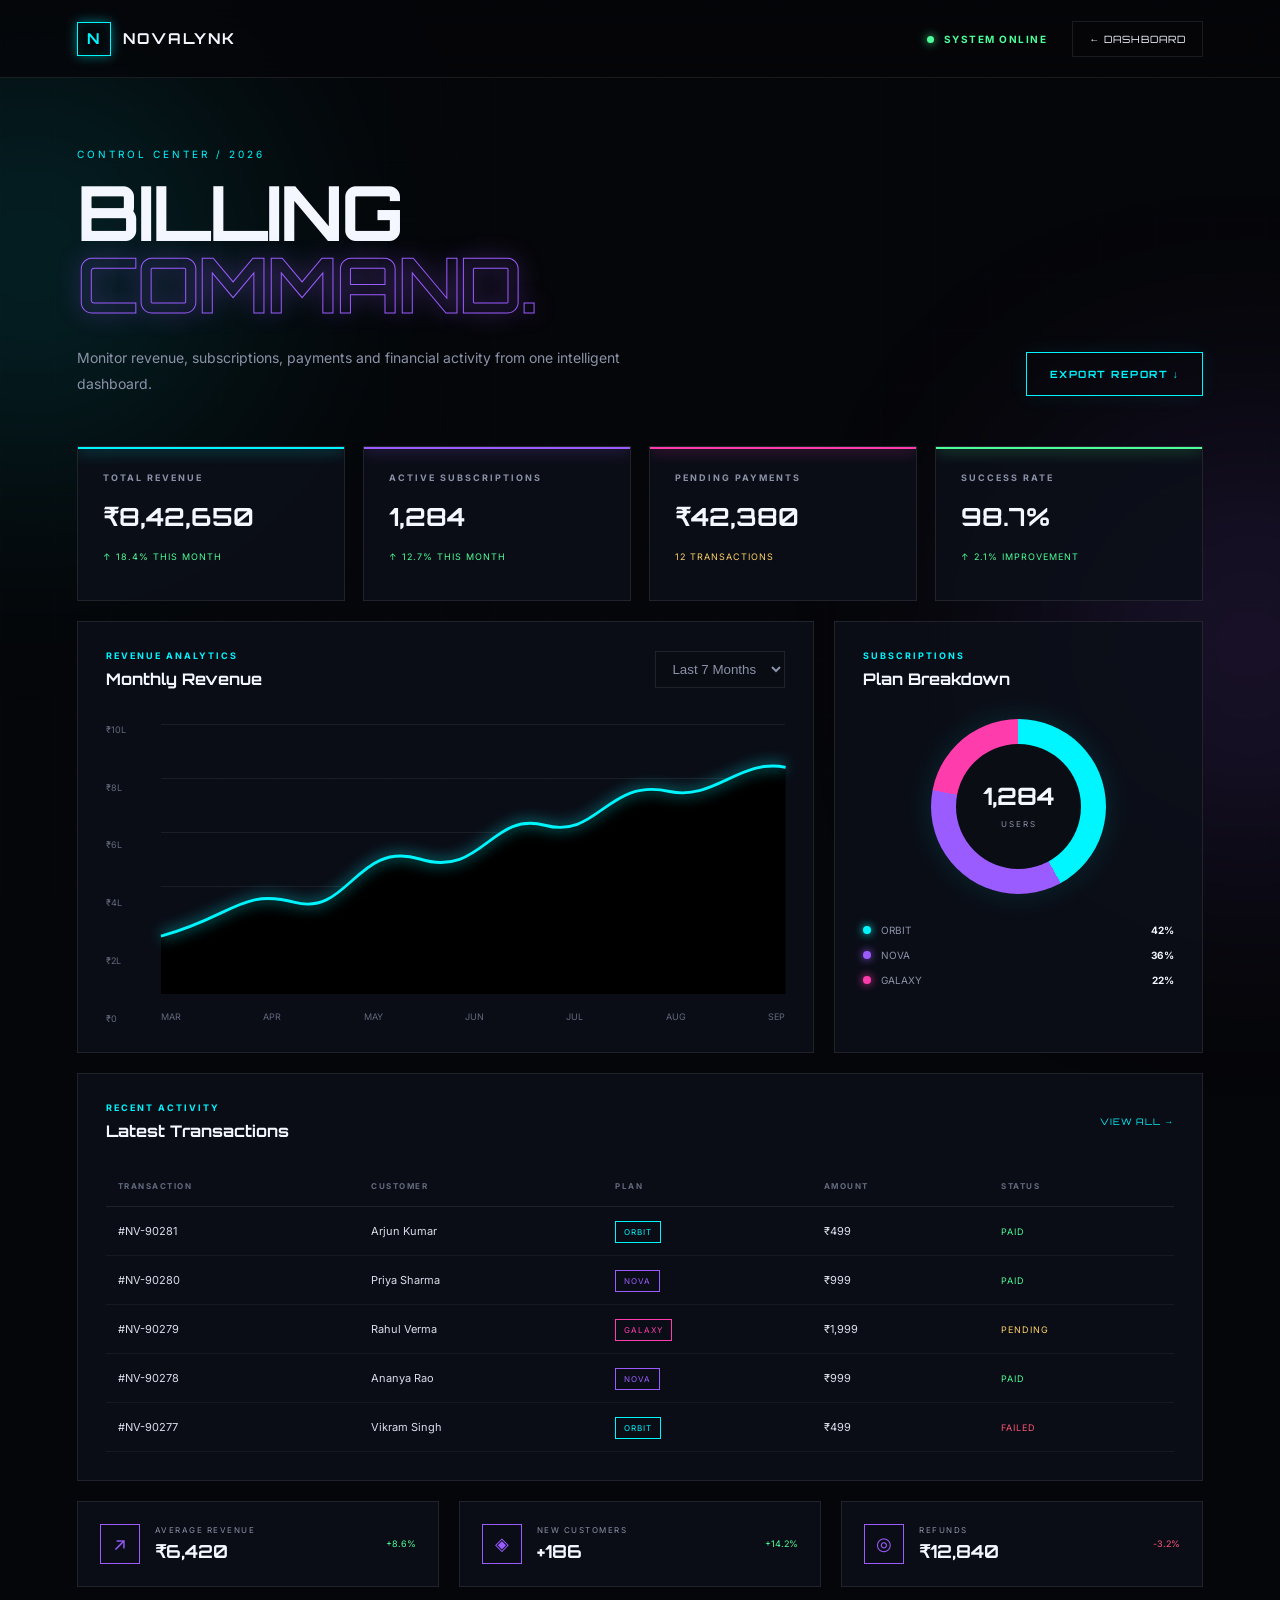
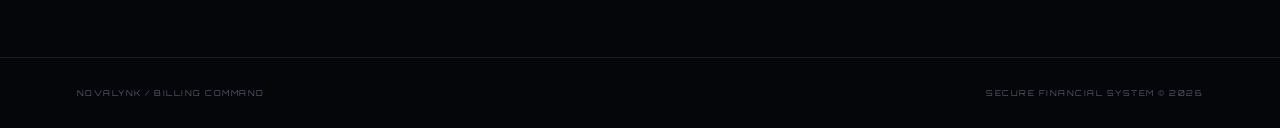
==== Billing-Dashboard/index.html @ b2423972 "Add SaaS Billing UI Collection" ====
<!DOCTYPE html>
<html lang="en">
<head>
    <meta charset="UTF-8">
    <meta name="viewport" content="width=device-width, initial-scale=1.0">

    <title>Billing Dashboard | Novalynk</title>

    <link rel="preconnect" href="https://fonts.googleapis.com">
    <link rel="preconnect" href="https://fonts.gstatic.com" crossorigin>

    <link href="https://fonts.googleapis.com/css2?family=Inter:wght@400;500;600;700&family=Orbitron:wght@500;600;700;800&display=swap" rel="stylesheet">

    <link rel="stylesheet" href="style.css">
</head>

<body>

    <!-- Background Effects -->
    <div class="grid"></div>
    <div class="glow glow-one"></div>
    <div class="glow glow-two"></div>

    <!-- Navigation -->
    <header class="navbar">

        <div class="logo">
            <span class="logo-icon">N</span>
            <span>NOVALYNK</span>
        </div>

        <div class="nav-right">
            <span class="status">
                <span class="status-dot"></span>
                SYSTEM ONLINE
            </span>

            <a href="../index.html" class="back-btn">
                ← DASHBOARD
            </a>
        </div>

    </header>


    <!-- Main Dashboard -->
    <main class="dashboard">

        <!-- Welcome -->
        <section class="welcome">

            <div>
                <p class="eyebrow">CONTROL CENTER / 2026</p>

                <h1>
                    BILLING
                    <span>COMMAND.</span>
                </h1>

                <p class="subtitle">
                    Monitor revenue, subscriptions, payments and
                    financial activity from one intelligent dashboard.
                </p>
            </div>

            <button class="export-btn" onclick="exportReport()">
                EXPORT REPORT ↓
            </button>

        </section>


        <!-- Revenue Cards -->
        <section class="stats">

            <div class="stat-card cyan">
                <p>TOTAL REVENUE</p>
                <h2>₹8,42,650</h2>
                <span class="positive">↑ 18.4% THIS MONTH</span>
            </div>

            <div class="stat-card purple">
                <p>ACTIVE SUBSCRIPTIONS</p>
                <h2>1,284</h2>
                <span class="positive">↑ 12.7% THIS MONTH</span>
            </div>

            <div class="stat-card pink">
                <p>PENDING PAYMENTS</p>
                <h2>₹42,380</h2>
                <span class="warning">12 TRANSACTIONS</span>
            </div>

            <div class="stat-card green">
                <p>SUCCESS RATE</p>
                <h2>98.7%</h2>
                <span class="positive">↑ 2.1% IMPROVEMENT</span>
            </div>

        </section>


        <!-- Main Content -->
        <section class="content-grid">

            <!-- Revenue Chart -->
            <div class="panel chart-panel">

                <div class="panel-header">
                    <div>
                        <p class="panel-label">REVENUE ANALYTICS</p>
                        <h3>Monthly Revenue</h3>
                    </div>

                    <select id="chartPeriod">
                        <option>Last 7 Months</option>
                        <option>Last 6 Months</option>
                        <option>Last 3 Months</option>
                    </select>
                </div>

                <div class="chart">

                    <div class="y-axis">
                        <span>₹10L</span>
                        <span>₹8L</span>
                        <span>₹6L</span>
                        <span>₹4L</span>
                        <span>₹2L</span>
                        <span>₹0</span>
                    </div>

                    <div class="chart-area">

                        <div class="line-grid"></div>

                        <svg viewBox="0 0 700 280"
                             preserveAspectRatio="none">

                            <defs>

                                <linearGradient
                                    id="areaGradient"
                                    x1="0"
                                    y1="0"
                                    x2="0"
                                    y2="1">

                                    <stop offset="0%" opacity="0.35"/>
                                    <stop offset="100%" opacity="0"/>
                                </linearGradient>

                            </defs>

                            <path
                                class="area"
                                d="M0,220
                                   C80,200 90,170 150,185
                                   C210,200 220,120 290,140
                                   C360,160 370,90 430,105
                                   C490,120 500,55 570,70
                                   C620,80 650,35 700,45
                                   L700,280
                                   L0,280 Z"/>

                            <path
                                class="revenue-line"
                                d="M0,220
                                   C80,200 90,170 150,185
                                   C210,200 220,120 290,140
                                   C360,160 370,90 430,105
                                   C490,120 500,55 570,70
                                   C620,80 650,35 700,45"/>

                        </svg>

                        <div class="months">
                            <span>MAR</span>
                            <span>APR</span>
                            <span>MAY</span>
                            <span>JUN</span>
                            <span>JUL</span>
                            <span>AUG</span>
                            <span>SEP</span>
                        </div>

                    </div>

                </div>

            </div>


            <!-- Subscription Breakdown -->
            <div class="panel breakdown">

                <div class="panel-header">
                    <div>
                        <p class="panel-label">SUBSCRIPTIONS</p>
                        <h3>Plan Breakdown</h3>
                    </div>
                </div>

                <div class="donut-wrapper">

                    <div class="donut">
                        <div>
                            <strong>1,284</strong>
                            <span>USERS</span>
                        </div>
                    </div>

                </div>

                <div class="legend">

                    <div>
                        <span class="dot orbit"></span>
                        <span>ORBIT</span>
                        <strong>42%</strong>
                    </div>

                    <div>
                        <span class="dot nova"></span>
                        <span>NOVA</span>
                        <strong>36%</strong>
                    </div>

                    <div>
                        <span class="dot galaxy"></span>
                        <span>GALAXY</span>
                        <strong>22%</strong>
                    </div>

                </div>

            </div>

        </section>


        <!-- Transactions -->
        <section class="panel transactions">

            <div class="panel-header">

                <div>
                    <p class="panel-label">RECENT ACTIVITY</p>
                    <h3>Latest Transactions</h3>
                </div>

                <button class="view-btn" onclick="viewAllTransactions()">
                    VIEW ALL →
                </button>

            </div>


            <div class="table-wrapper">

                <table>

                    <thead>
                        <tr>
                            <th>TRANSACTION</th>
                            <th>CUSTOMER</th>
                            <th>PLAN</th>
                            <th>AMOUNT</th>
                            <th>STATUS</th>
                        </tr>
                    </thead>

                    <tbody>

                        <tr>
                            <td>#NV-90281</td>
                            <td>Arjun Kumar</td>
                            <td><span class="plan orbit-plan">ORBIT</span></td>
                            <td>₹499</td>
                            <td><span class="paid">PAID</span></td>
                        </tr>

                        <tr>
                            <td>#NV-90280</td>
                            <td>Priya Sharma</td>
                            <td><span class="plan nova-plan">NOVA</span></td>
                            <td>₹999</td>
                            <td><span class="paid">PAID</span></td>
                        </tr>

                        <tr>
                            <td>#NV-90279</td>
                            <td>Rahul Verma</td>
                            <td><span class="plan galaxy-plan">GALAXY</span></td>
                            <td>₹1,999</td>
                            <td><span class="pending">PENDING</span></td>
                        </tr>

                        <tr>
                            <td>#NV-90278</td>
                            <td>Ananya Rao</td>
                            <td><span class="plan nova-plan">NOVA</span></td>
                            <td>₹999</td>
                            <td><span class="paid">PAID</span></td>
                        </tr>

                        <tr>
                            <td>#NV-90277</td>
                            <td>Vikram Singh</td>
                            <td><span class="plan orbit-plan">ORBIT</span></td>
                            <td>₹499</td>
                            <td><span class="failed">FAILED</span></td>
                        </tr>

                    </tbody>

                </table>

            </div>

        </section>


        <!-- Bottom Cards -->
        <section class="bottom-grid">

            <div class="mini-card">

                <span class="mini-icon">↗</span>

                <div>
                    <p>AVERAGE REVENUE</p>
                    <h3>₹6,420</h3>
                </div>

                <span class="mini-change">+8.6%</span>

            </div>


            <div class="mini-card">

                <span class="mini-icon">◈</span>

                <div>
                    <p>NEW CUSTOMERS</p>
                    <h3>+186</h3>
                </div>

                <span class="mini-change">+14.2%</span>

            </div>


            <div class="mini-card">

                <span class="mini-icon">◎</span>

                <div>
                    <p>REFUNDS</p>
                    <h3>₹12,840</h3>
                </div>

                <span class="mini-change negative">-3.2%</span>

            </div>

        </section>

    </main>


    <!-- Toast -->
    <div id="toast" class="toast">
        REPORT GENERATED ✓
    </div>


    <footer>
        <span>NOVALYNK / BILLING COMMAND</span>
        <span>SECURE FINANCIAL SYSTEM © 2026</span>
    </footer>


    <script src="script.js"></script>

</body>
</html>
---- Billing-Dashboard/style.css ----
* {
    margin: 0;
    padding: 0;
    box-sizing: border-box;
}

:root {
    --bg: #050609;
    --panel: rgba(12, 15, 24, 0.88);
    --border: rgba(255, 255, 255, 0.09);
    --text: #f4f7ff;
    --muted: #8b92a8;
    --cyan: #00f6ff;
    --purple: #9b5cff;
    --pink: #ff3cac;
    --green: #4dff9a;
    --yellow: #ffd166;
    --red: #ff5577;
}

html {
    scroll-behavior: smooth;
}

body {
    min-height: 100vh;
    background: var(--bg);
    color: var(--text);
    font-family: "Inter", sans-serif;
    overflow-x: hidden;
}


/* =========================
   BACKGROUND
========================= */

.grid {
    position: fixed;
    inset: 0;
    z-index: -3;
    opacity: 0.35;

    background-image:
        linear-gradient(rgba(0, 246, 255, 0.035) 1px, transparent 1px),
        linear-gradient(90deg, rgba(0, 246, 255, 0.035) 1px, transparent 1px);

    background-size: 55px 55px;
}

.glow {
    position: fixed;
    width: 420px;
    height: 420px;
    border-radius: 50%;
    filter: blur(130px);
    z-index: -2;
    pointer-events: none;
}

.glow-one {
    top: 5%;
    left: -180px;
    background: rgba(0, 246, 255, 0.13);
}

.glow-two {
    right: -180px;
    bottom: 5%;
    background: rgba(155, 92, 255, 0.16);
}


/* =========================
   NAVBAR
========================= */

.navbar {
    height: 78px;
    padding: 0 6%;
    display: flex;
    align-items: center;
    justify-content: space-between;

    border-bottom: 1px solid var(--border);
    background: rgba(5, 6, 9, 0.8);
    backdrop-filter: blur(18px);

    position: sticky;
    top: 0;
    z-index: 100;
}

.logo {
    display: flex;
    align-items: center;
    gap: 12px;

    font-family: "Orbitron", sans-serif;
    font-size: 15px;
    font-weight: 700;
    letter-spacing: 2px;
}

.logo-icon {
    width: 34px;
    height: 34px;

    display: grid;
    place-items: center;

    border: 1px solid var(--cyan);
    color: var(--cyan);

    box-shadow:
        0 0 12px rgba(0, 246, 255, 0.45),
        inset 0 0 12px rgba(0, 246, 255, 0.1);
}

.nav-right {
    display: flex;
    align-items: center;
    gap: 25px;
}

.status {
    color: var(--green);
    font-size: 10px;
    letter-spacing: 1.5px;
    font-weight: 700;
}

.status-dot {
    display: inline-block;
    width: 7px;
    height: 7px;

    margin-right: 6px;
    border-radius: 50%;

    background: var(--green);
    box-shadow: 0 0 10px var(--green);
}

.back-btn {
    color: var(--text);
    text-decoration: none;

    font-family: "Orbitron", sans-serif;
    font-size: 10px;
    letter-spacing: 1px;

    padding: 11px 16px;
    border: 1px solid var(--border);

    transition: 0.3s;
}

.back-btn:hover {
    border-color: var(--cyan);
    color: var(--cyan);
    box-shadow: 0 0 18px rgba(0, 246, 255, 0.15);
}


/* =========================
   DASHBOARD
========================= */

.dashboard {
    width: min(1400px, 88%);
    margin: auto;
    padding: 70px 0;
}


/* =========================
   WELCOME
========================= */

.welcome {
    display: flex;
    align-items: flex-end;
    justify-content: space-between;
    gap: 30px;
    margin-bottom: 50px;
}

.eyebrow {
    color: var(--cyan);
    font-size: 10px;
    letter-spacing: 3px;
    margin-bottom: 16px;
}

.welcome h1 {
    font-family: "Orbitron", sans-serif;
    font-size: clamp(38px, 6vw, 76px);
    line-height: 0.95;
    letter-spacing: -2px;
}

.welcome h1 span {
    display: block;
    color: transparent;

    -webkit-text-stroke: 1px var(--purple);

    text-shadow:
        0 0 25px rgba(155, 92, 255, 0.3);
}

.subtitle {
    max-width: 590px;
    color: var(--muted);
    font-size: 14px;
    line-height: 1.8;
    margin-top: 25px;
}

.export-btn {
    padding: 15px 23px;

    background: transparent;
    color: var(--cyan);

    border: 1px solid var(--cyan);

    font-family: "Orbitron", sans-serif;
    font-size: 10px;
    font-weight: 700;
    letter-spacing: 1.5px;

    cursor: pointer;

    box-shadow:
        0 0 20px rgba(0, 246, 255, 0.08);

    transition: 0.3s;
}

.export-btn:hover {
    background: var(--cyan);
    color: #000;

    box-shadow:
        0 0 30px rgba(0, 246, 255, 0.35);
}


/* =========================
   STAT CARDS
========================= */

.stats {
    display: grid;
    grid-template-columns: repeat(4, 1fr);
    gap: 18px;
    margin-bottom: 20px;
}

.stat-card {
    position: relative;
    overflow: hidden;

    min-height: 155px;
    padding: 25px;

    background: var(--panel);
    border: 1px solid var(--border);

    transition: 0.35s;
}

.stat-card::before {
    content: "";
    position: absolute;

    left: 0;
    top: 0;

    width: 100%;
    height: 2px;

    background: var(--cyan);
    box-shadow: 0 0 15px var(--cyan);
}

.stat-card.purple::before {
    background: var(--purple);
    box-shadow: 0 0 15px var(--purple);
}

.stat-card.pink::before {
    background: var(--pink);
    box-shadow: 0 0 15px var(--pink);
}

.stat-card.green::before {
    background: var(--green);
    box-shadow: 0 0 15px var(--green);
}

.stat-card:hover {
    transform: translateY(-5px);
    border-color: rgba(0, 246, 255, 0.35);
}

.stat-card p {
    color: var(--muted);
    font-size: 9px;
    letter-spacing: 2px;
    font-weight: 700;
}

.stat-card h2 {
    font-family: "Orbitron", sans-serif;
    font-size: 25px;
    margin: 18px 0 12px;
}

.positive {
    color: var(--green);
    font-size: 9px;
    letter-spacing: 1px;
}

.warning {
    color: var(--yellow);
    font-size: 9px;
    letter-spacing: 1px;
}


/* =========================
   CONTENT GRID
========================= */

.content-grid {
    display: grid;
    grid-template-columns: 2fr 1fr;
    gap: 20px;
    margin-bottom: 20px;
}

.panel {
    background: var(--panel);
    border: 1px solid var(--border);
    padding: 28px;
}

.panel-header {
    display: flex;
    align-items: center;
    justify-content: space-between;
    gap: 20px;
}

.panel-label {
    color: var(--cyan);
    font-size: 9px;
    letter-spacing: 2px;
    font-weight: 700;
    margin-bottom: 8px;
}

.panel h3 {
    font-family: "Orbitron", sans-serif;
    font-size: 16px;
}


/* =========================
   CHART
========================= */

.chart-panel {
    min-height: 430px;
}

.chart-panel select {
    background: #090c13;
    color: var(--muted);

    border: 1px solid var(--border);
    padding: 9px 12px;

    outline: none;
}

.chart {
    height: 300px;
    display: flex;
    margin-top: 35px;
}

.y-axis {
    width: 55px;

    display: flex;
    flex-direction: column;
    justify-content: space-between;

    color: #62697d;
    font-size: 9px;
}

.chart-area {
    position: relative;
    flex: 1;
    height: 270px;
}

.line-grid {
    position: absolute;
    inset: 0;

    background-image:
        linear-gradient(
            to bottom,
            rgba(255, 255, 255, 0.07) 1px,
            transparent 1px
        );

    background-size: 100% 20%;
}

.chart svg {
    position: absolute;
    width: 100%;
    height: 100%;

    overflow: visible;
}

.revenue-line {
    fill: none;
    stroke: var(--cyan);
    stroke-width: 3;

    filter: drop-shadow(0 0 7px var(--cyan));
}

.area {
    fill: url(#areaGradient);
}

.months {
    position: absolute;
    bottom: -28px;
    left: 0;
    right: 0;

    display: flex;
    justify-content: space-between;

    color: #62697d;
    font-size: 9px;
}


/* =========================
   DONUT
========================= */

.breakdown {
    min-height: 430px;
}

.donut-wrapper {
    display: grid;
    place-items: center;
    padding: 30px 0;
}

.donut {
    width: 175px;
    height: 175px;

    border-radius: 50%;

    display: grid;
    place-items: center;

    background:
        conic-gradient(
            var(--cyan) 0 42%,
            var(--purple) 42% 78%,
            var(--pink) 78% 100%
        );

    box-shadow:
        0 0 30px rgba(0, 246, 255, 0.12);
}

.donut::before {
    content: "";
    position: absolute;

    width: 125px;
    height: 125px;

    border-radius: 50%;
    background: #0a0d14;
}

.donut div {
    position: relative;
    z-index: 2;

    text-align: center;
}

.donut strong {
    display: block;

    font-family: "Orbitron", sans-serif;
    font-size: 24px;
}

.donut span {
    color: var(--muted);
    font-size: 8px;
    letter-spacing: 2px;
}

.legend {
    display: flex;
    flex-direction: column;
    gap: 13px;
}

.legend div {
    display: flex;
    align-items: center;
    gap: 10px;

    color: var(--muted);
    font-size: 10px;
}

.legend strong {
    margin-left: auto;
    color: var(--text);
}

.dot {
    width: 8px;
    height: 8px;
    border-radius: 50%;
}

.dot.orbit {
    background: var(--cyan);
    box-shadow: 0 0 8px var(--cyan);
}

.dot.nova {
    background: var(--purple);
    box-shadow: 0 0 8px var(--purple);
}

.dot.galaxy {
    background: var(--pink);
    box-shadow: 0 0 8px var(--pink);
}


/* =========================
   TRANSACTIONS
========================= */

.transactions {
    margin-bottom: 20px;
}

.view-btn {
    background: transparent;
    border: none;

    color: var(--cyan);

    font-family: "Orbitron", sans-serif;
    font-size: 9px;
    letter-spacing: 1px;

    cursor: pointer;
}

.table-wrapper {
    overflow-x: auto;
    margin-top: 25px;
}

table {
    width: 100%;
    border-collapse: collapse;
    min-width: 700px;
}

th {
    text-align: left;

    color: #646b80;
    font-size: 8px;
    letter-spacing: 1.5px;

    padding: 15px 12px;

    border-bottom: 1px solid var(--border);
}

td {
    padding: 17px 12px;

    color: #d9deeb;
    font-size: 11px;

    border-bottom: 1px solid rgba(255, 255, 255, 0.05);
}

tbody tr {
    transition: 0.25s;
}

tbody tr:hover {
    background: rgba(0, 246, 255, 0.035);
}

.plan {
    padding: 5px 8px;
    font-size: 8px;
    letter-spacing: 1px;
    border: 1px solid;
}

.orbit-plan {
    color: var(--cyan);
}

.nova-plan {
    color: var(--purple);
}

.galaxy-plan {
    color: var(--pink);
}

.paid {
    color: var(--green);
    font-size: 9px;
    letter-spacing: 1px;
}

.pending {
    color: var(--yellow);
    font-size: 9px;
    letter-spacing: 1px;
}

.failed {
    color: var(--red);
    font-size: 9px;
    letter-spacing: 1px;
}


/* =========================
   MINI CARDS
========================= */

.bottom-grid {
    display: grid;
    grid-template-columns: repeat(3, 1fr);
    gap: 20px;
}

.mini-card {
    display: flex;
    align-items: center;
    gap: 15px;

    padding: 22px;

    background: var(--panel);
    border: 1px solid var(--border);

    transition: 0.3s;
}

.mini-card:hover {
    border-color: rgba(155, 92, 255, 0.4);
    transform: translateY(-3px);
}

.mini-icon {
    width: 40px;
    height: 40px;

    display: grid;
    place-items: center;

    border: 1px solid var(--purple);
    color: var(--purple);

    font-size: 18px;
}

.mini-card p {
    color: var(--muted);
    font-size: 8px;
    letter-spacing: 1.5px;
}

.mini-card h3 {
    font-family: "Orbitron", sans-serif;
    font-size: 18px;
    margin-top: 5px;
}

.mini-change {
    margin-left: auto;
    color: var(--green);
    font-size: 9px;
}

.mini-change.negative {
    color: var(--red);
}


/* =========================
   TOAST
========================= */

.toast {
    position: fixed;

    right: 30px;
    bottom: 30px;

    padding: 14px 20px;

    background: #0b1119;
    border: 1px solid var(--cyan);

    color: var(--cyan);

    font-family: "Orbitron", sans-serif;
    font-size: 9px;
    letter-spacing: 1px;

    transform: translateY(100px);
    opacity: 0;

    transition: 0.35s;

    z-index: 200;
}

.toast.show {
    transform: translateY(0);
    opacity: 1;

    box-shadow:
        0 0 25px rgba(0, 246, 255, 0.18);
}


/* =========================
   FOOTER
========================= */

footer {
    padding: 30px 6%;

    border-top: 1px solid var(--border);

    display: flex;
    justify-content: space-between;

    color: #555c70;

    font-family: "Orbitron", sans-serif;
    font-size: 8px;
    letter-spacing: 1.5px;
}


/* =========================
   RESPONSIVE
========================= */

@media (max-width: 1050px) {

    .stats {
        grid-template-columns: repeat(2, 1fr);
    }

    .content-grid {
        grid-template-columns: 1fr;
    }
}

@media (max-width: 700px) {

    .navbar {
        padding: 0 5%;
    }

    .status {
        display: none;
    }

    .dashboard {
        width: 90%;
        padding: 50px 0;
    }

    .welcome {
        flex-direction: column;
        align-items: flex-start;
    }

    .welcome h1 {
        font-size: 43px;
    }

    .stats {
        grid-template-columns: 1fr;
    }

    .bottom-grid {
        grid-template-columns: 1fr;
    }

    .panel {
        padding: 20px;
    }

    footer {
        flex-direction: column;
        gap: 10px;
    }
}

@media (max-width: 450px) {

    .logo span:last-child {
        display: none;
    }

    .back-btn {
        padding: 9px 11px;
        font-size: 8px;
    }

    .welcome h1 {
        font-size: 36px;
    }

    .chart-panel select {
        font-size: 9px;
        width: 110px;
    }
}
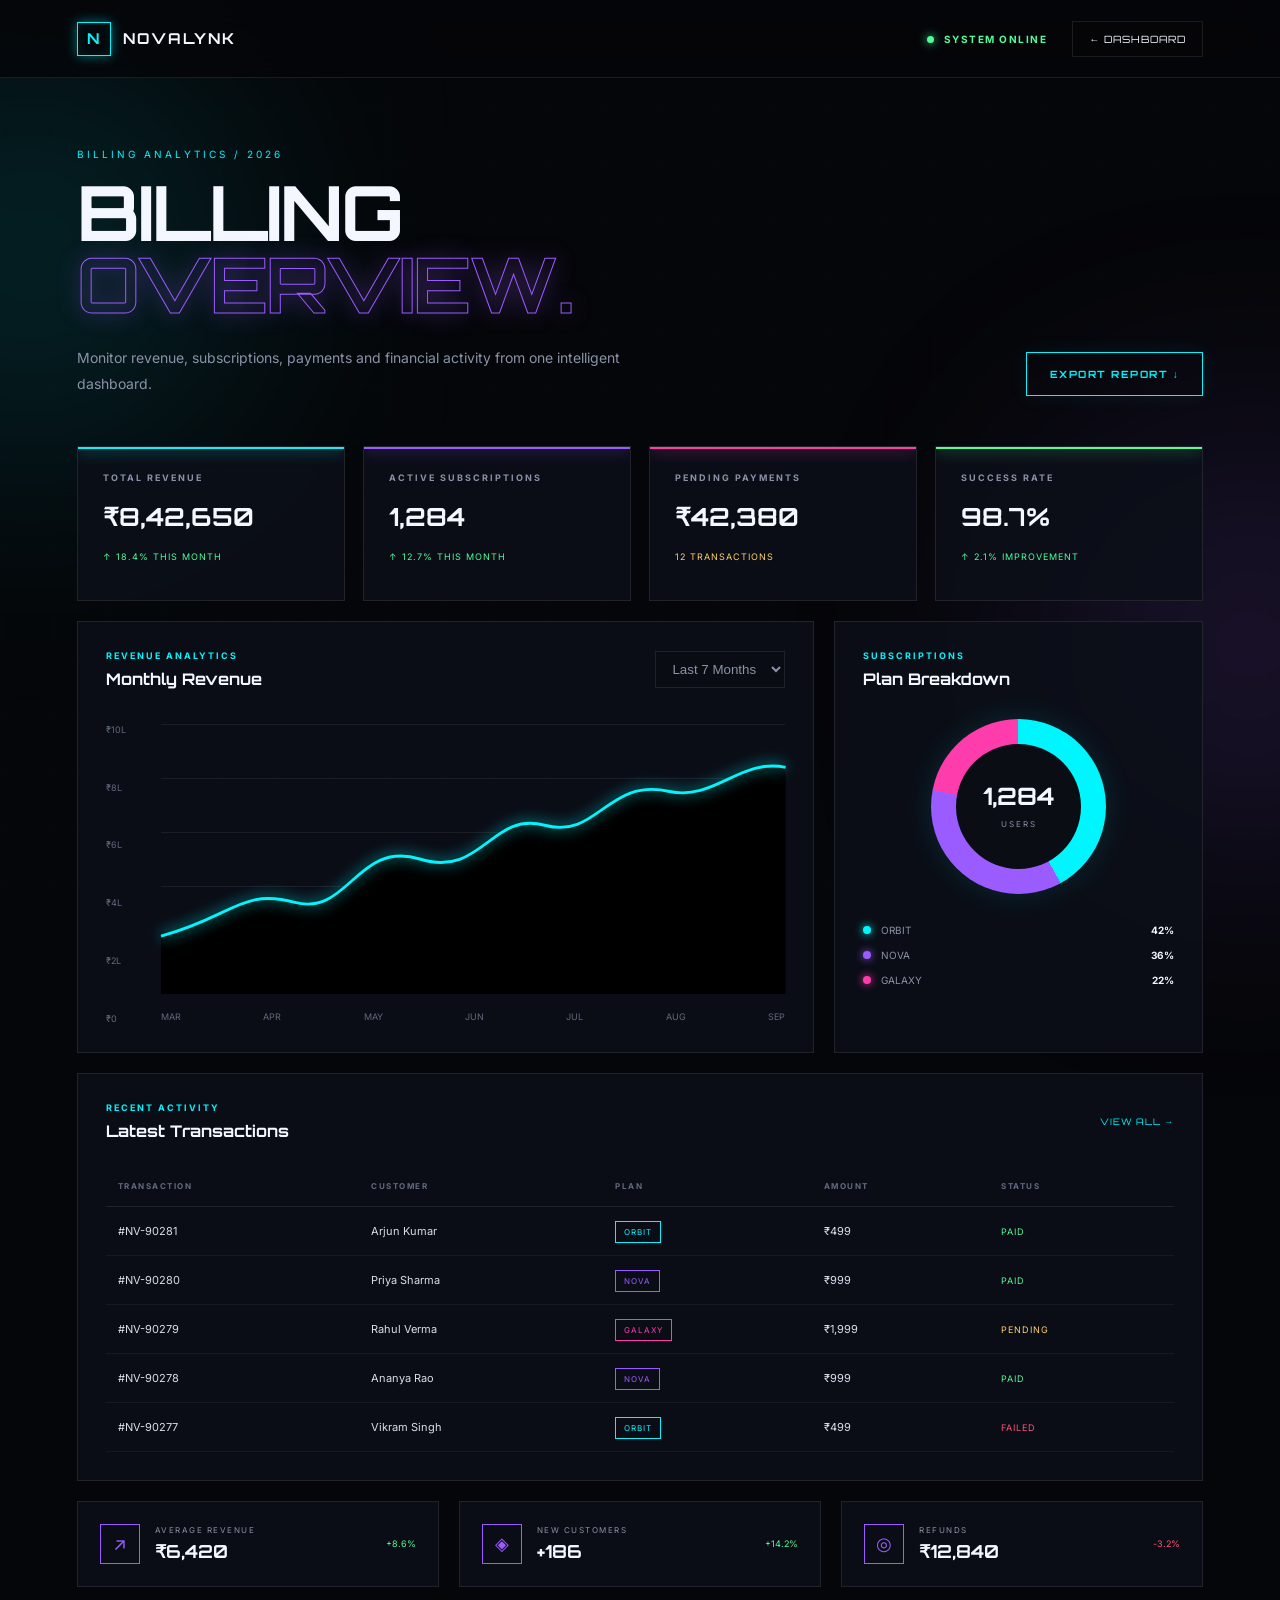
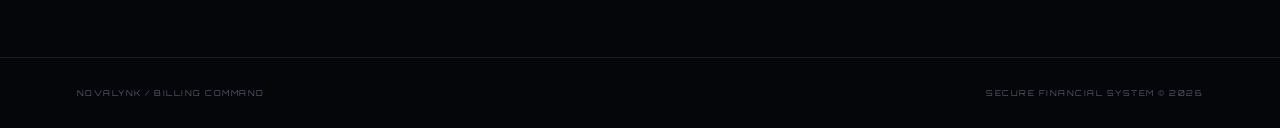
==== commit 3702b140: "Update billing dashboard overview" ====
--- a/Billing-Dashboard/index.html
+++ b/Billing-Dashboard/index.html
@@ -50,11 +50,11 @@
         <section class="welcome">
 
             <div>
-                <p class="eyebrow">CONTROL CENTER / 2026</p>
+                <p class="eyebrow">BILLING ANALYTICS / 2026</p>
 
                 <h1>
                     BILLING
-                    <span>COMMAND.</span>
+                    <span>OVERVIEW.</span>
                 </h1>
 
                 <p class="subtitle">
